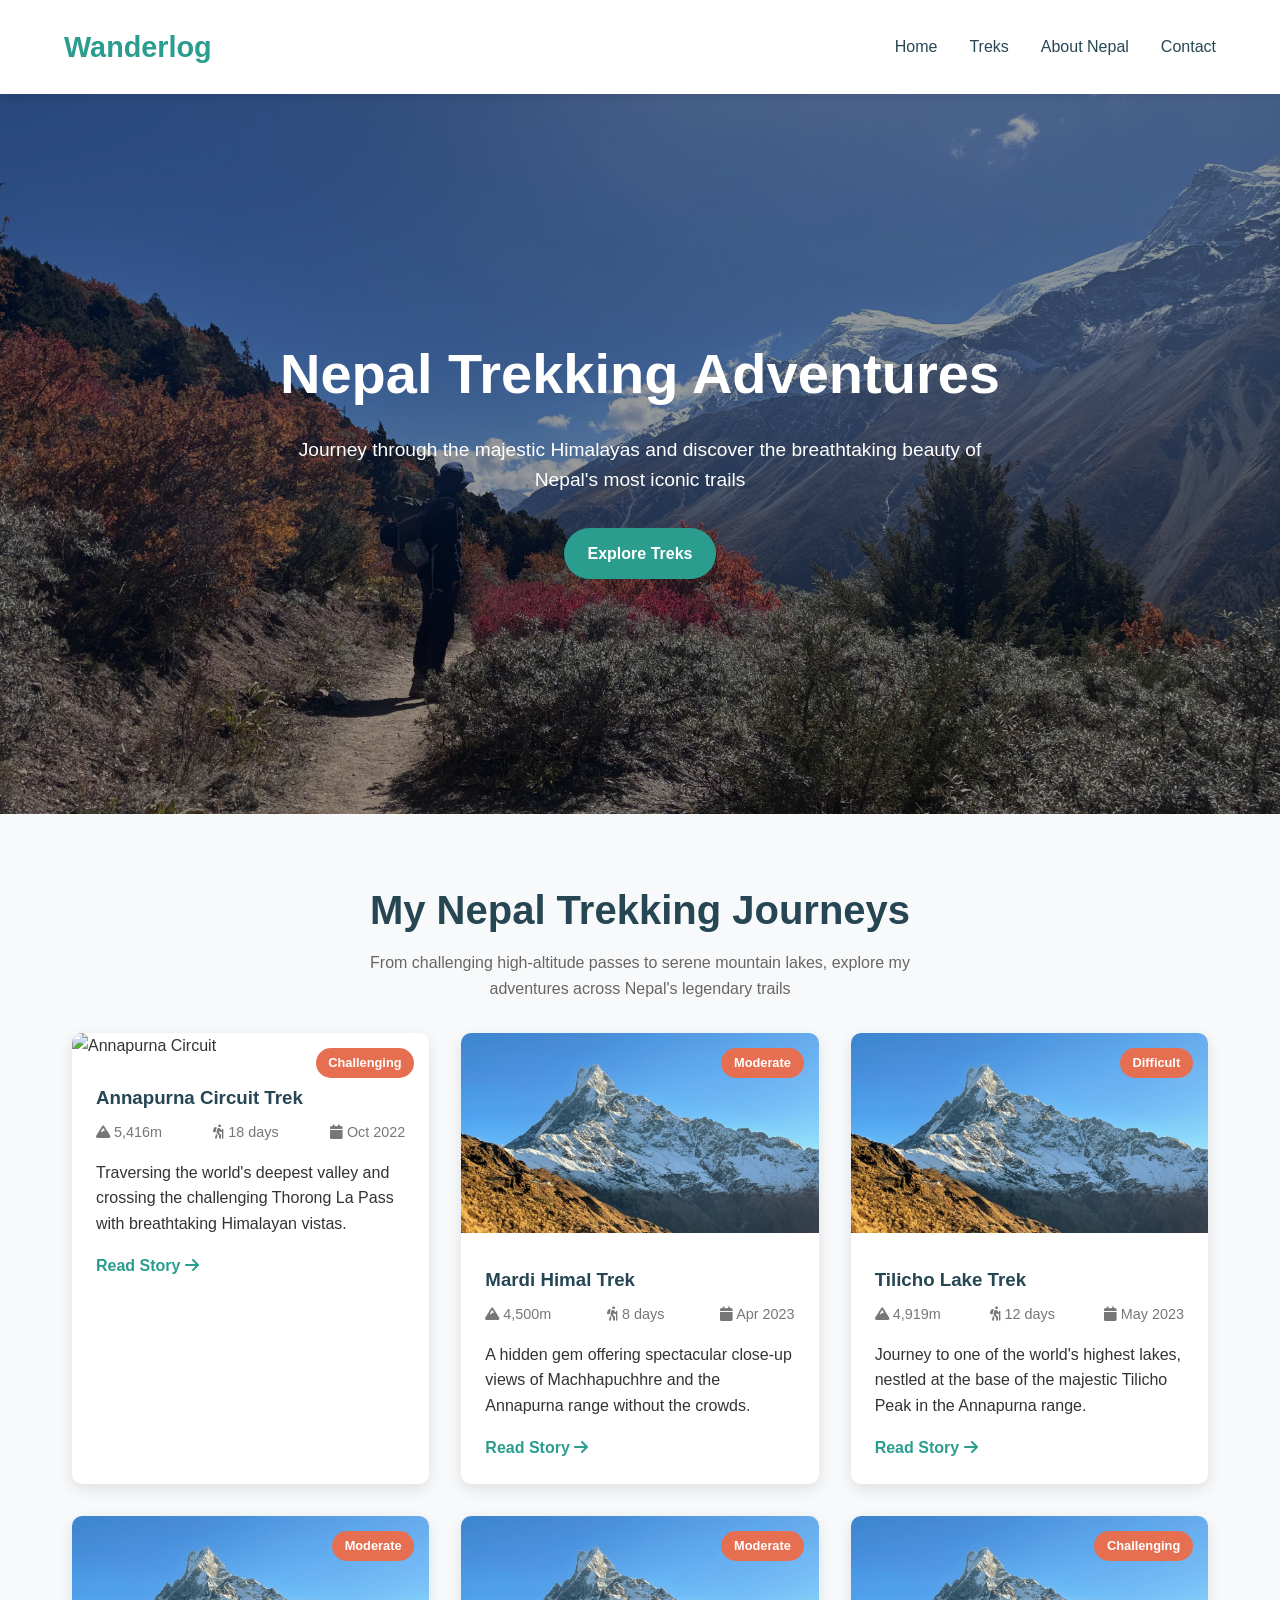
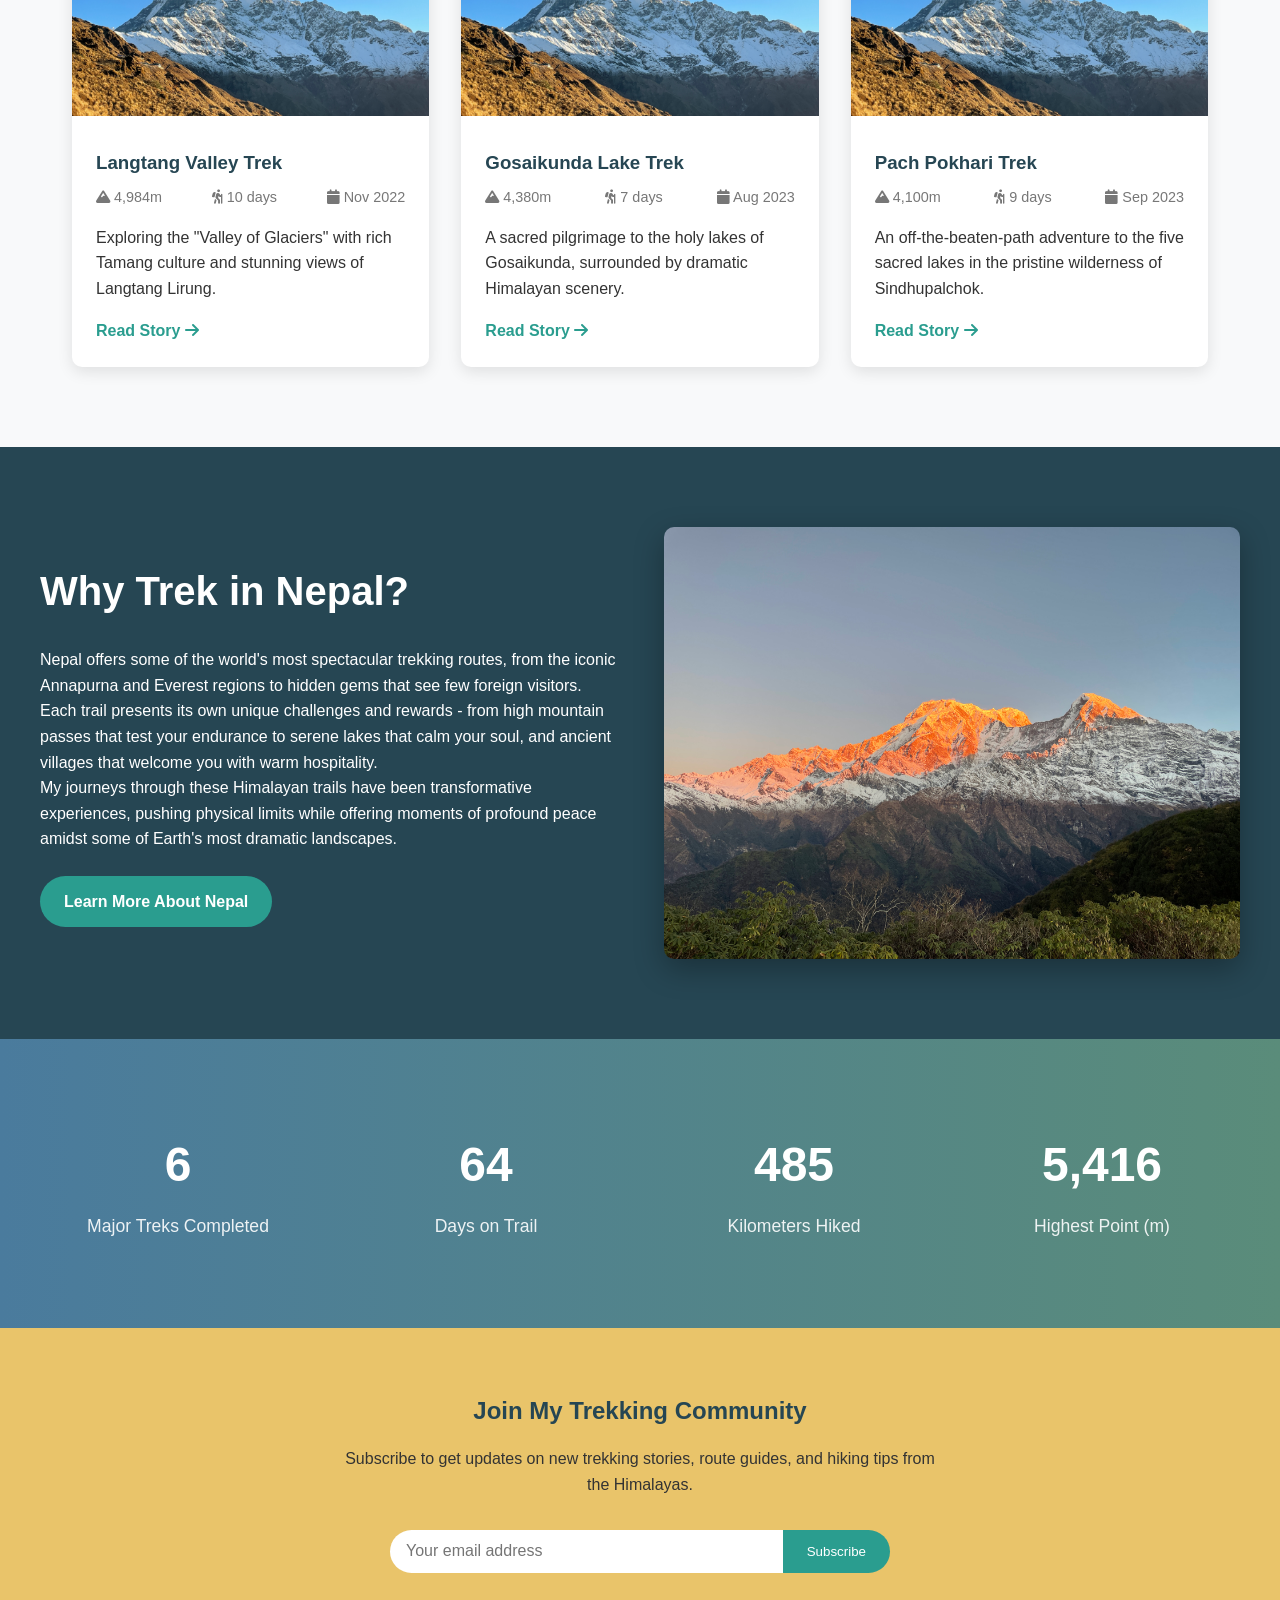
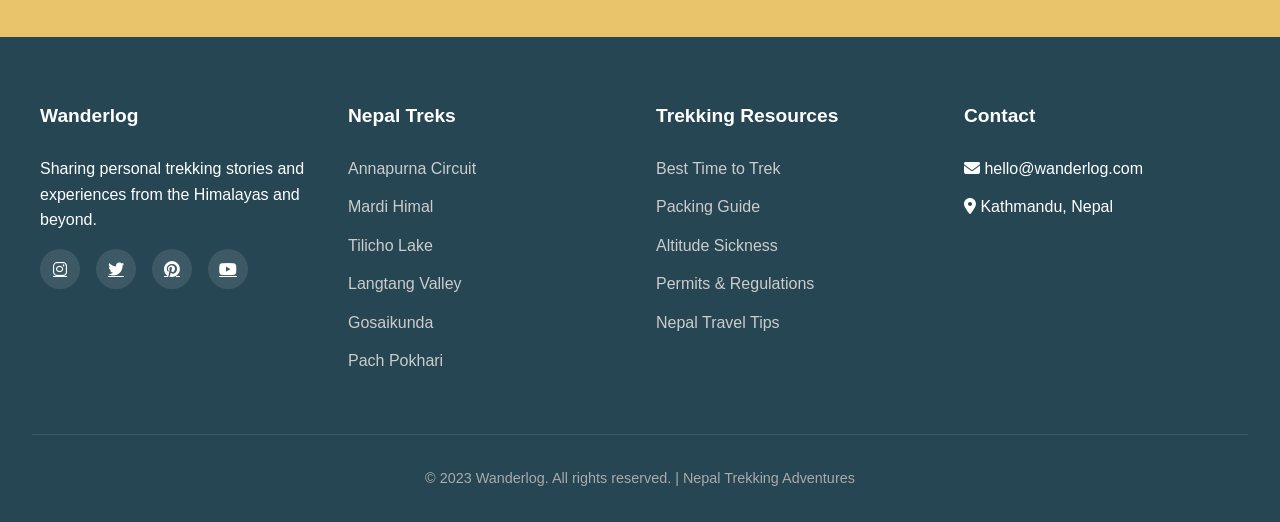
==== index.html @ a370faad "update v1" ====
<!DOCTYPE html>
<html lang="en">
<head>
    <meta charset="UTF-8">
    <meta name="viewport" content="width=device-width, initial-scale=1.0">
    <title>Nepal Trekking Adventures | Wanderlog</title>
    <link rel="stylesheet" href="https://cdnjs.cloudflare.com/ajax/libs/font-awesome/6.4.0/css/all.min.css">
    <link rel="stylesheet" href="css/index.css">
</head>
<body>
    <!-- Header -->
    <header>
        <nav class="navbar">
            <a href="#" class="logo">Wanderlog</a>
            <ul class="nav-links">
                <li><a href="#home">Home</a></li>
                <li><a href="#treks">Treks</a></li>
                <li><a href="#about">About Nepal</a></li>
                <li><a href="#contact">Contact</a></li>
            </ul>
            <div class="mobile-menu">
                <i class="fas fa-bars"></i>
            </div>
        </nav>
    </header>

    <!-- Hero Section -->
    <section class="hero" id="home">
        <div class="hero-content">
            <h1>Nepal Trekking Adventures</h1>
            <p>Journey through the majestic Himalayas and discover the breathtaking beauty of Nepal's most iconic trails</p>
            <a href="#treks" class="btn">Explore Treks</a>
        </div>
    </section>

    <!-- Featured Treks -->
    <section class="featured" id="treks">
        <div class="section-title">
            <h2>My Nepal Trekking Journeys</h2>
            <p>From challenging high-altitude passes to serene mountain lakes, explore my adventures across Nepal's legendary trails</p>
        </div>
        <div class="treks-grid">
            <!-- Annapurna Circuit -->
            <div class="trek-card">
                <div class="trek-difficulty">Challenging</div>
                <img src="images/IMG_4760.jpg" alt="Annapurna Circuit" class="trek-img">
                <div class="trek-content">
                    <h3>Annapurna Circuit Trek</h3>
                    <div class="trek-meta">
                        <span><i class="fas fa-mountain"></i> 5,416m</span>
                        <span><i class="fas fa-hiking"></i> 18 days</span>
                        <span><i class="fas fa-calendar"></i> Oct 2022</span>
                    </div>
                    <p>Traversing the world's deepest valley and crossing the challenging Thorong La Pass with breathtaking Himalayan vistas.</p>
                    <a href="annapurna-circuit.html" class="read-more">Read Story <i class="fas fa-arrow-right"></i></a>
                </div>
            </div>
            
            <!-- Mardi Himal -->
            <div class="trek-card">
                <div class="trek-difficulty">Moderate</div>
                <img src="images/mardi/bg_mardi.JPG" alt="Mardi Himal" class="trek-img">
                <div class="trek-content">
                    <h3>Mardi Himal Trek</h3>
                    <div class="trek-meta">
                        <span><i class="fas fa-mountain"></i> 4,500m</span>
                        <span><i class="fas fa-hiking"></i> 8 days</span>
                        <span><i class="fas fa-calendar"></i> Apr 2023</span>
                    </div>
                    <p>A hidden gem offering spectacular close-up views of Machhapuchhre and the Annapurna range without the crowds.</p>
                    <a href="mardi-himal.html" class="read-more">Read Story <i class="fas fa-arrow-right"></i></a>
                </div>
            </div>
            
            <!-- Tilicho Lake -->
            <div class="trek-card">
                <div class="trek-difficulty">Difficult</div>
                <img src="images/mardi/bg_mardi.JPG" alt="Tilicho Lake" class="trek-img">
                <div class="trek-content">
                    <h3>Tilicho Lake Trek</h3>
                    <div class="trek-meta">
                        <span><i class="fas fa-mountain"></i> 4,919m</span>
                        <span><i class="fas fa-hiking"></i> 12 days</span>
                        <span><i class="fas fa-calendar"></i> May 2023</span>
                    </div>
                    <p>Journey to one of the world's highest lakes, nestled at the base of the majestic Tilicho Peak in the Annapurna range.</p>
                    <a href="tilicho-lake.html" class="read-more">Read Story <i class="fas fa-arrow-right"></i></a>
                </div>
            </div>
            
            <!-- Langtang Valley -->
            <div class="trek-card">
                <div class="trek-difficulty">Moderate</div>
                <img src="images/mardi/bg_mardi.JPG" alt="Langtang Valley" class="trek-img">
                <div class="trek-content">
                    <h3>Langtang Valley Trek</h3>
                    <div class="trek-meta">
                        <span><i class="fas fa-mountain"></i> 4,984m</span>
                        <span><i class="fas fa-hiking"></i> 10 days</span>
                        <span><i class="fas fa-calendar"></i> Nov 2022</span>
                    </div>
                    <p>Exploring the "Valley of Glaciers" with rich Tamang culture and stunning views of Langtang Lirung.</p>
                    <a href="langtang-valley.html" class="read-more">Read Story <i class="fas fa-arrow-right"></i></a>
                </div>
            </div>
            
            <!-- Gosaikunda -->
            <div class="trek-card">
                <div class="trek-difficulty">Moderate</div>
                <img src="images/mardi/bg_mardi.JPG" alt="Gosaikunda" class="trek-img">
                <div class="trek-content">
                    <h3>Gosaikunda Lake Trek</h3>
                    <div class="trek-meta">
                        <span><i class="fas fa-mountain"></i> 4,380m</span>
                        <span><i class="fas fa-hiking"></i> 7 days</span>
                        <span><i class="fas fa-calendar"></i> Aug 2023</span>
                    </div>
                    <p>A sacred pilgrimage to the holy lakes of Gosaikunda, surrounded by dramatic Himalayan scenery.</p>
                    <a href="gosaikunda.html" class="read-more">Read Story <i class="fas fa-arrow-right"></i></a>
                </div>
            </div>
            
            <!-- Pach Pokhari -->
            <div class="trek-card">
                <div class="trek-difficulty">Challenging</div>
                <img src="images/mardi/bg_mardi.JPG" alt="Pach Pokhari" class="trek-img">
                <div class="trek-content">
                    <h3>Pach Pokhari Trek</h3>
                    <div class="trek-meta">
                        <span><i class="fas fa-mountain"></i> 4,100m</span>
                        <span><i class="fas fa-hiking"></i> 9 days</span>
                        <span><i class="fas fa-calendar"></i> Sep 2023</span>
                    </div>
                    <p>An off-the-beaten-path adventure to the five sacred lakes in the pristine wilderness of Sindhupalchok.</p>
                    <a href="pach-pokhari.html" class="read-more">Read Story <i class="fas fa-arrow-right"></i></a>
                </div>
            </div>
        </div>
    </section>

    <!-- Nepal Intro -->
    <section class="nepal-intro" id="about">
        <div class="intro-content">
            <div class="intro-text">
                <h2>Why Trek in Nepal?</h2>
                <p>Nepal offers some of the world's most spectacular trekking routes, from the iconic Annapurna and Everest regions to hidden gems that see few foreign visitors.</p>
                <p>Each trail presents its own unique challenges and rewards - from high mountain passes that test your endurance to serene lakes that calm your soul, and ancient villages that welcome you with warm hospitality.</p>
                <p>My journeys through these Himalayan trails have been transformative experiences, pushing physical limits while offering moments of profound peace amidst some of Earth's most dramatic landscapes.</p>
                <a href="#" class="btn" style="margin-top: 1.5rem;">Learn More About Nepal</a>
            </div>
            <div class="intro-img">
                <img src="images/mardi/IMG_4076.JPG" alt="Nepal Himalayas">
            </div>
        </div>
    </section>

    <!-- Trekking Stats -->
    <section class="trekking-stats">
        <div class="stats-container">
            <div class="stat-item">
                <div class="stat-number">6</div>
                <div class="stat-label">Major Treks Completed</div>
            </div>
            <div class="stat-item">
                <div class="stat-number">64</div>
                <div class="stat-label">Days on Trail</div>
            </div>
            <div class="stat-item">
                <div class="stat-number">485</div>
                <div class="stat-label">Kilometers Hiked</div>
            </div>
            <div class="stat-item">
                <div class="stat-number">5,416</div>
                <div class="stat-label">Highest Point (m)</div>
            </div>
        </div>
    </section>

    <!-- Newsletter -->
    <section class="newsletter" id="contact">
        <div class="newsletter-content">
            <h2>Join My Trekking Community</h2>
            <p>Subscribe to get updates on new trekking stories, route guides, and hiking tips from the Himalayas.</p>
            <form class="newsletter-form">
                <input type="email" placeholder="Your email address" required>
                <button type="submit">Subscribe</button>
            </form>
        </div>
    </section>

    <!-- Footer -->
    <footer>
        <div class="footer-content">
            <div class="footer-column">
                <h3>Wanderlog</h3>
                <p>Sharing personal trekking stories and experiences from the Himalayas and beyond.</p>
                <div class="social-links">
                    <a href="#"><i class="fab fa-instagram"></i></a>
                    <a href="#"><i class="fab fa-twitter"></i></a>
                    <a href="#"><i class="fab fa-pinterest"></i></a>
                    <a href="#"><i class="fab fa-youtube"></i></a>
                </div>
            </div>
            <div class="footer-column">
                <h3>Nepal Treks</h3>
                <ul class="footer-links">
                    <li><a href="annapurna-circuit.html">Annapurna Circuit</a></li>
                    <li><a href="mardi-himal.html">Mardi Himal</a></li>
                    <li><a href="tilicho-lake.html">Tilicho Lake</a></li>
                    <li><a href="langtang-valley.html">Langtang Valley</a></li>
                    <li><a href="gosaikunda.html">Gosaikunda</a></li>
                    <li><a href="pach-pokhari.html">Pach Pokhari</a></li>
                </ul>
            </div>
            <div class="footer-column">
                <h3>Trekking Resources</h3>
                <ul class="footer-links">
                    <li><a href="#">Best Time to Trek</a></li>
                    <li><a href="#">Packing Guide</a></li>
                    <li><a href="#">Altitude Sickness</a></li>
                    <li><a href="#">Permits & Regulations</a></li>
                    <li><a href="#">Nepal Travel Tips</a></li>
                </ul>
            </div>
            <div class="footer-column">
                <h3>Contact</h3>
                <ul class="footer-links">
                    <li><i class="fas fa-envelope"></i> hello@wanderlog.com</li>
                    <li><i class="fas fa-map-marker-alt"></i> Kathmandu, Nepal</li>
                </ul>
            </div>
        </div>
        <div class="copyright">
            <p>&copy; 2023 Wanderlog. All rights reserved. | Nepal Trekking Adventures</p>
        </div>
    </footer>

    <!-- Back to Top Button -->
    <button class="back-to-top" id="backToTop">
        <i class="fas fa-chevron-up"></i>
    </button>

    <script>
        // JavaScript for mobile menu toggle
        document.querySelector('.mobile-menu').addEventListener('click', function() {
            const navLinks = document.querySelector('.nav-links');
            navLinks.classList.toggle('active');
        });

        // Newsletter form submission
        document.querySelector('.newsletter-form').addEventListener('submit', function(e) {
            e.preventDefault();
            const email = this.querySelector('input').value;
            alert(`Thank you for subscribing with ${email}! You'll receive trekking updates soon.`);
            this.reset();
        });

        // Back to top button functionality
        const backToTopButton = document.getElementById('backToTop');
        
        window.addEventListener('scroll', function() {
            if (window.pageYOffset > 300) {
                backToTopButton.classList.add('visible');
            } else {
                backToTopButton.classList.remove('visible');
            }
        });

        backToTopButton.addEventListener('click', function() {
            window.scrollTo({
                top: 0,
                behavior: 'smooth'
            });
        });

        // Add animation to trek cards on scroll
        const observerOptions = {
            threshold: 0.1,
            rootMargin: '0px 0px -50px 0px'
        };

        const observer = new IntersectionObserver(function(entries) {
            entries.forEach(entry => {
                if (entry.isIntersecting) {
                    entry.target.style.opacity = 1;
                    entry.target.style.transform = 'translateY(0)';
                }
            });
        }, observerOptions);

        // Apply animation to trek cards
        document.querySelectorAll('.trek-card').forEach(card => {
            card.style.opacity = 0;
            card.style.transform = 'translateY(20px)';
            card.style.transition = 'opacity 0.5s, transform 0.5s';
            observer.observe(card);
        });

        // Smooth scrolling for anchor links
        document.querySelectorAll('a[href^="#"]').forEach(anchor => {
            anchor.addEventListener('click', function(e) {
                e.preventDefault();
                const targetId = this.getAttribute('href');
                if (targetId === '#') return;
                
                const targetElement = document.querySelector(targetId);
                if (targetElement) {
                    window.scrollTo({
                        top: targetElement.offsetTop - 80,
                        behavior: 'smooth'
                    });
                    
                    // Close mobile menu if open
                    document.querySelector('.nav-links').classList.remove('active');
                }
            });
        });
    </script>
</body>
</html>
---- css/index.css ----
:root {
            --primary: #2a9d8f;
            --secondary: #e9c46a;
            --dark: #264653;
            --light: #f8f9fa;
            --accent: #e76f51;
            --text: #333;
            --gray: #777;
            --himalayan-blue: #4a7b9d;
            --mountain-green: #5a8c7a;
        }

        * {
            margin: 0;
            padding: 0;
            box-sizing: border-box;
            font-family: 'Segoe UI', Tahoma, Geneva, Verdana, sans-serif;
        }

        body {
            background-color: var(--light);
            color: var(--text);
            line-height: 1.6;
        }

        /* Header Styles */
        header {
            background-color: white;
            box-shadow: 0 2px 10px rgba(0,0,0,0.1);
            position: sticky;
            top: 0;
            z-index: 100;
        }

        .navbar {
            display: flex;
            justify-content: space-between;
            align-items: center;
            padding: 1.5rem 5%;
            max-width: 1400px;
            margin: 0 auto;
        }

        .logo {
            font-size: 1.8rem;
            font-weight: 700;
            color: var(--primary);
            text-decoration: none;
        }

        .nav-links {
            display: flex;
            list-style: none;
        }

        .nav-links li {
            margin-left: 2rem;
        }

        .nav-links a {
            text-decoration: none;
            color: var(--dark);
            font-weight: 500;
            transition: color 0.3s;
        }

        .nav-links a:hover {
            color: var(--primary);
        }

        .mobile-menu {
            display: none;
            font-size: 1.5rem;
            cursor: pointer;
        }

        /* Hero Section */
        .hero {
            height: 80vh;
            background-image: linear-gradient(rgba(0,0,0,0.4), rgba(0,0,0,0.4)), 
                        url('../images/IMG_4770.jpg');
            background-size: cover;
            background-position: center;
            display: flex;
            align-items: center;
            justify-content: center;
            text-align: center;
            color: white;
            padding: 0 1rem;
        }

        .hero-content h1 {
            font-size: 3.5rem;
            margin-bottom: 1rem;
        }

        .hero-content p {
            font-size: 1.2rem;
            max-width: 700px;
            margin: 0 auto 2rem;
        }

        .btn {
            display: inline-block;
            background-color: var(--primary);
            color: white;
            padding: 0.8rem 1.5rem;
            border-radius: 30px;
            text-decoration: none;
            font-weight: 600;
            transition: all 0.3s;
        }

        .btn:hover {
            background-color: var(--accent);
            transform: translateY(-3px);
        }

        /* Featured Treks */
        .section-title {
            text-align: center;
            margin: 4rem 0 2rem;
            color: var(--dark);
        }

        .section-title h2 {
            font-size: 2.5rem;
            margin-bottom: 0.5rem;
        }

        .section-title p {
            color: #666;
            max-width: 600px;
            margin: 0 auto;
        }

        .treks-grid {
            display: grid;
            grid-template-columns: repeat(auto-fit, minmax(300px, 1fr));
            gap: 2rem;
            max-width: 1200px;
            margin: 0 auto;
            padding: 0 2rem;
        }

        .trek-card {
            background: white;
            border-radius: 10px;
            overflow: hidden;
            box-shadow: 0 5px 15px rgba(0,0,0,0.1);
            transition: transform 0.3s;
            position: relative;
        }

        .trek-card:hover {
            transform: translateY(-10px);
        }

        .trek-img {
            height: 200px;
            width: 100%;
            object-fit: cover;
        }

        .trek-content {
            padding: 1.5rem;
        }

        .trek-content h3 {
            margin-bottom: 0.5rem;
            color: var(--dark);
        }

        .trek-meta {
            display: flex;
            justify-content: space-between;
            color: #777;
            font-size: 0.9rem;
            margin-bottom: 1rem;
        }

        .trek-difficulty {
            position: absolute;
            top: 15px;
            right: 15px;
            background: var(--accent);
            color: white;
            padding: 0.3rem 0.8rem;
            border-radius: 20px;
            font-size: 0.8rem;
            font-weight: 600;
        }

        .read-more {
            color: var(--primary);
            text-decoration: none;
            font-weight: 600;
            display: inline-block;
            margin-top: 1rem;
        }

        /* Nepal Intro */
        .nepal-intro {
            background-color: var(--dark);
            color: white;
            padding: 5rem 2rem;
            margin-top: 5rem;
        }

        .intro-content {
            max-width: 1200px;
            margin: 0 auto;
            display: grid;
            grid-template-columns: 1fr 1fr;
            gap: 3rem;
            align-items: center;
        }

        .intro-text h2 {
            font-size: 2.5rem;
            margin-bottom: 1.5rem;
        }

        .intro-img {
            border-radius: 10px;
            overflow: hidden;
            box-shadow: 0 10px 30px rgba(0,0,0,0.3);
        }

        .intro-img img {
            width: 100%;
            height: auto;
            display: block;
        }

        /* Trekking Stats */
        .trekking-stats {
            background: linear-gradient(to right, var(--himalayan-blue), var(--mountain-green));
            color: white;
            padding: 4rem 2rem;
            text-align: center;
        }

        .stats-container {
            max-width: 1200px;
            margin: 0 auto;
            display: grid;
            grid-template-columns: repeat(auto-fit, minmax(200px, 1fr));
            gap: 2rem;
        }

        .stat-item {
            padding: 1.5rem;
        }

        .stat-number {
            font-size: 3rem;
            font-weight: 700;
            margin-bottom: 0.5rem;
        }

        .stat-label {
            font-size: 1.1rem;
            opacity: 0.9;
        }

        /* Newsletter */
        .newsletter {
            background-color: var(--secondary);
            padding: 4rem 2rem;
            text-align: center;
        }

        .newsletter-content {
            max-width: 600px;
            margin: 0 auto;
        }

        .newsletter h2 {
            margin-bottom: 1rem;
            color: var(--dark);
        }

        .newsletter p {
            margin-bottom: 2rem;
        }

        .newsletter-form {
            display: flex;
            max-width: 500px;
            margin: 0 auto;
        }

        .newsletter-form input {
            flex: 1;
            padding: 0.8rem 1rem;
            border: none;
            border-radius: 30px 0 0 30px;
            font-size: 1rem;
        }

        .newsletter-form button {
            background: var(--primary);
            color: white;
            border: none;
            padding: 0 1.5rem;
            border-radius: 0 30px 30px 0;
            cursor: pointer;
            transition: background 0.3s;
        }

        .newsletter-form button:hover {
            background: var(--accent);
        }

        /* Footer */
        footer {
            background-color: var(--dark);
            color: white;
            padding: 4rem 2rem 2rem;
        }

        .footer-content {
            max-width: 1200px;
            margin: 0 auto;
            display: grid;
            grid-template-columns: repeat(auto-fit, minmax(200px, 1fr));
            gap: 2rem;
        }

        .footer-column h3 {
            margin-bottom: 1.5rem;
            font-size: 1.2rem;
        }

        .footer-links {
            list-style: none;
        }

        .footer-links li {
            margin-bottom: 0.8rem;
        }

        .footer-links a {
            color: #ccc;
            text-decoration: none;
            transition: color 0.3s;
        }

        .footer-links a:hover {
            color: white;
        }

        .social-links {
            display: flex;
            gap: 1rem;
            margin-top: 1rem;
        }

        .social-links a {
            display: inline-flex;
            align-items: center;
            justify-content: center;
            width: 40px;
            height: 40px;
            background: rgba(255,255,255,0.1);
            border-radius: 50%;
            color: white;
            transition: background 0.3s;
        }

        .social-links a:hover {
            background: var(--primary);
        }

        .copyright {
            text-align: center;
            margin-top: 3rem;
            padding-top: 2rem;
            border-top: 1px solid rgba(255,255,255,0.1);
            color: #aaa;
            font-size: 0.9rem;
        }

        /* Back to Top Button */
        .back-to-top {
            position: fixed;
            bottom: 30px;
            right: 30px;
            width: 50px;
            height: 50px;
            background-color: #000;
            color: white;
            border: none;
            border-radius: 50%;
            display: flex;
            align-items: center;
            justify-content: center;
            font-size: 1.2rem;
            cursor: pointer;
            opacity: 0;
            visibility: hidden;
            transition: all 0.3s ease;
            z-index: 99;
            box-shadow: 0 4px 12px rgba(0,0,0,0.2);
        }

        .back-to-top.visible {
            opacity: 1;
            visibility: visible;
        }

        .back-to-top:hover {
            background-color: #333;
            transform: translateY(-3px);
        }

        /* Mobile-specific styles */
        @media (max-width: 768px) {
            .nav-links {
                display: none;
                position: absolute;
                top: 100%;
                left: 0;
                width: 100%;
                background: white;
                flex-direction: column;
                padding: 1rem 0;
                box-shadow: 0 5px 10px rgba(0,0,0,0.1);
            }

            .nav-links.active {
                display: flex;
            }

            .nav-links li {
                margin: 0;
                text-align: center;
                padding: 0.8rem 0;
            }

            .mobile-menu {
                display: block;
            }

            .hero-content h1 {
                font-size: 2.5rem;
            }

            .intro-content {
                grid-template-columns: 1fr;
            }

            .newsletter-form {
                flex-direction: column;
            }

            .newsletter-form input {
                border-radius: 30px;
                margin-bottom: 1rem;
            }

            .newsletter-form button {
                border-radius: 30px;
                padding: 0.8rem;
            }

            .stats-container {
                grid-template-columns: repeat(2, 1fr);
            }

            .back-to-top {
                bottom: 20px;
                right: 20px;
                width: 45px;
                height: 45px;
            }
        }

        @media (max-width: 480px) {
            .hero-content h1 {
                font-size: 2rem;
            }

            .section-title h2 {
                font-size: 1.8rem;
            }

            .navbar {
                padding: 1rem 5%;
            }

            .stats-container {
                grid-template-columns: 1fr;
            }

            .treks-grid {
                grid-template-columns: 1fr;
            }
        }
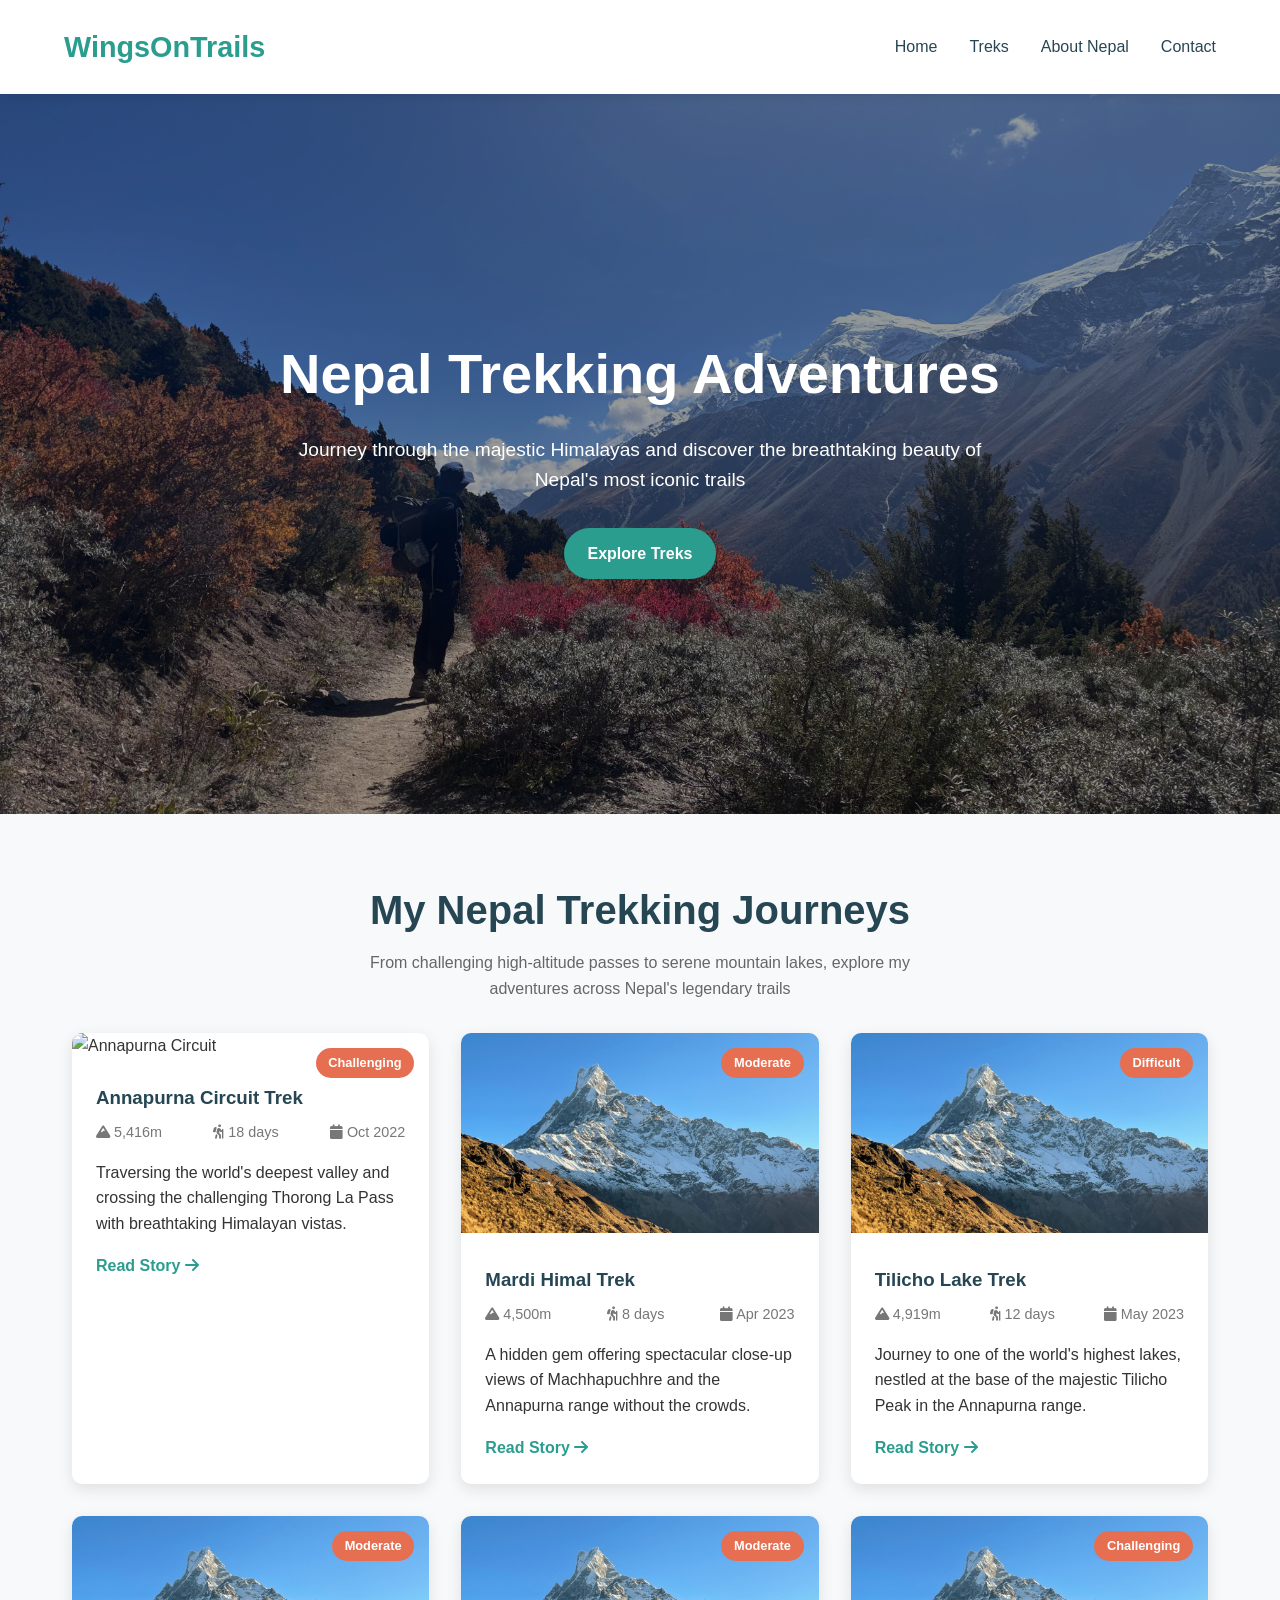
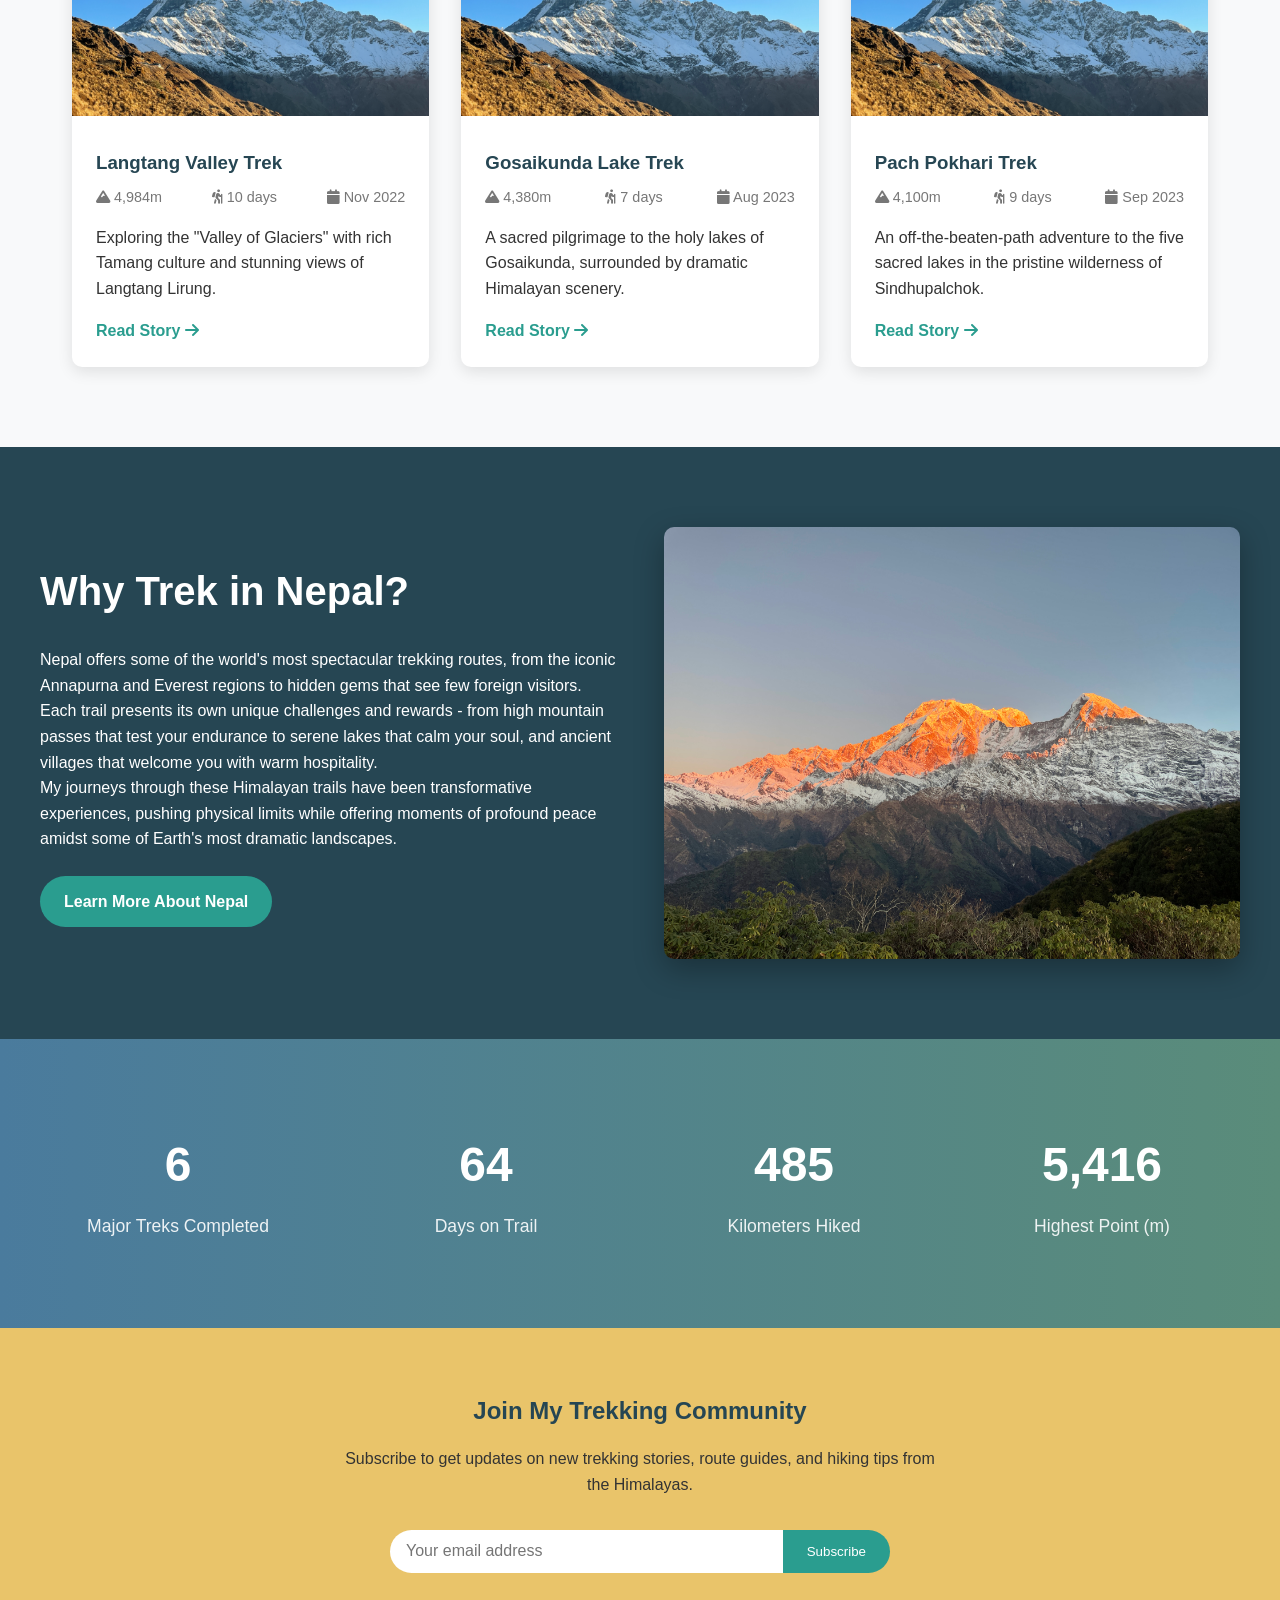
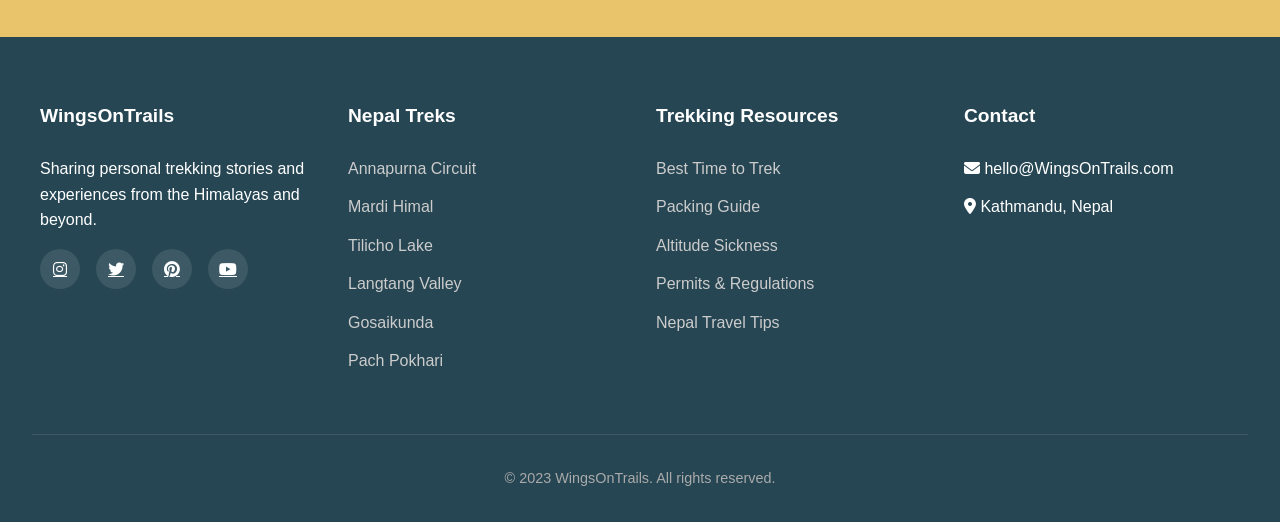
==== commit 10d54a28: "Update index.html" ====
--- a/index.html
+++ b/index.html
@@ -3,7 +3,7 @@
 <head>
     <meta charset="UTF-8">
     <meta name="viewport" content="width=device-width, initial-scale=1.0">
-    <title>Nepal Trekking Adventures | Wanderlog</title>
+    <title>WingsOnTrails</title>
     <link rel="stylesheet" href="https://cdnjs.cloudflare.com/ajax/libs/font-awesome/6.4.0/css/all.min.css">
     <link rel="stylesheet" href="css/index.css">
 </head>
@@ -11,7 +11,7 @@
     <!-- Header -->
     <header>
         <nav class="navbar">
-            <a href="#" class="logo">Wanderlog</a>
+            <a href="#" class="logo">WingsOnTrails</a>
             <ul class="nav-links">
                 <li><a href="#home">Home</a></li>
                 <li><a href="#treks">Treks</a></li>
@@ -192,7 +192,7 @@
     <footer>
         <div class="footer-content">
             <div class="footer-column">
-                <h3>Wanderlog</h3>
+                <h3>WingsOnTrails</h3>
                 <p>Sharing personal trekking stories and experiences from the Himalayas and beyond.</p>
                 <div class="social-links">
                     <a href="#"><i class="fab fa-instagram"></i></a>
@@ -225,13 +225,13 @@
             <div class="footer-column">
                 <h3>Contact</h3>
                 <ul class="footer-links">
-                    <li><i class="fas fa-envelope"></i> hello@wanderlog.com</li>
+                    <li><i class="fas fa-envelope"></i> hello@WingsOnTrails.com</li>
                     <li><i class="fas fa-map-marker-alt"></i> Kathmandu, Nepal</li>
                 </ul>
             </div>
         </div>
         <div class="copyright">
-            <p>&copy; 2023 Wanderlog. All rights reserved. | Nepal Trekking Adventures</p>
+            <p>&copy; 2023 WingsOnTrails. All rights reserved.</p>
         </div>
     </footer>
 
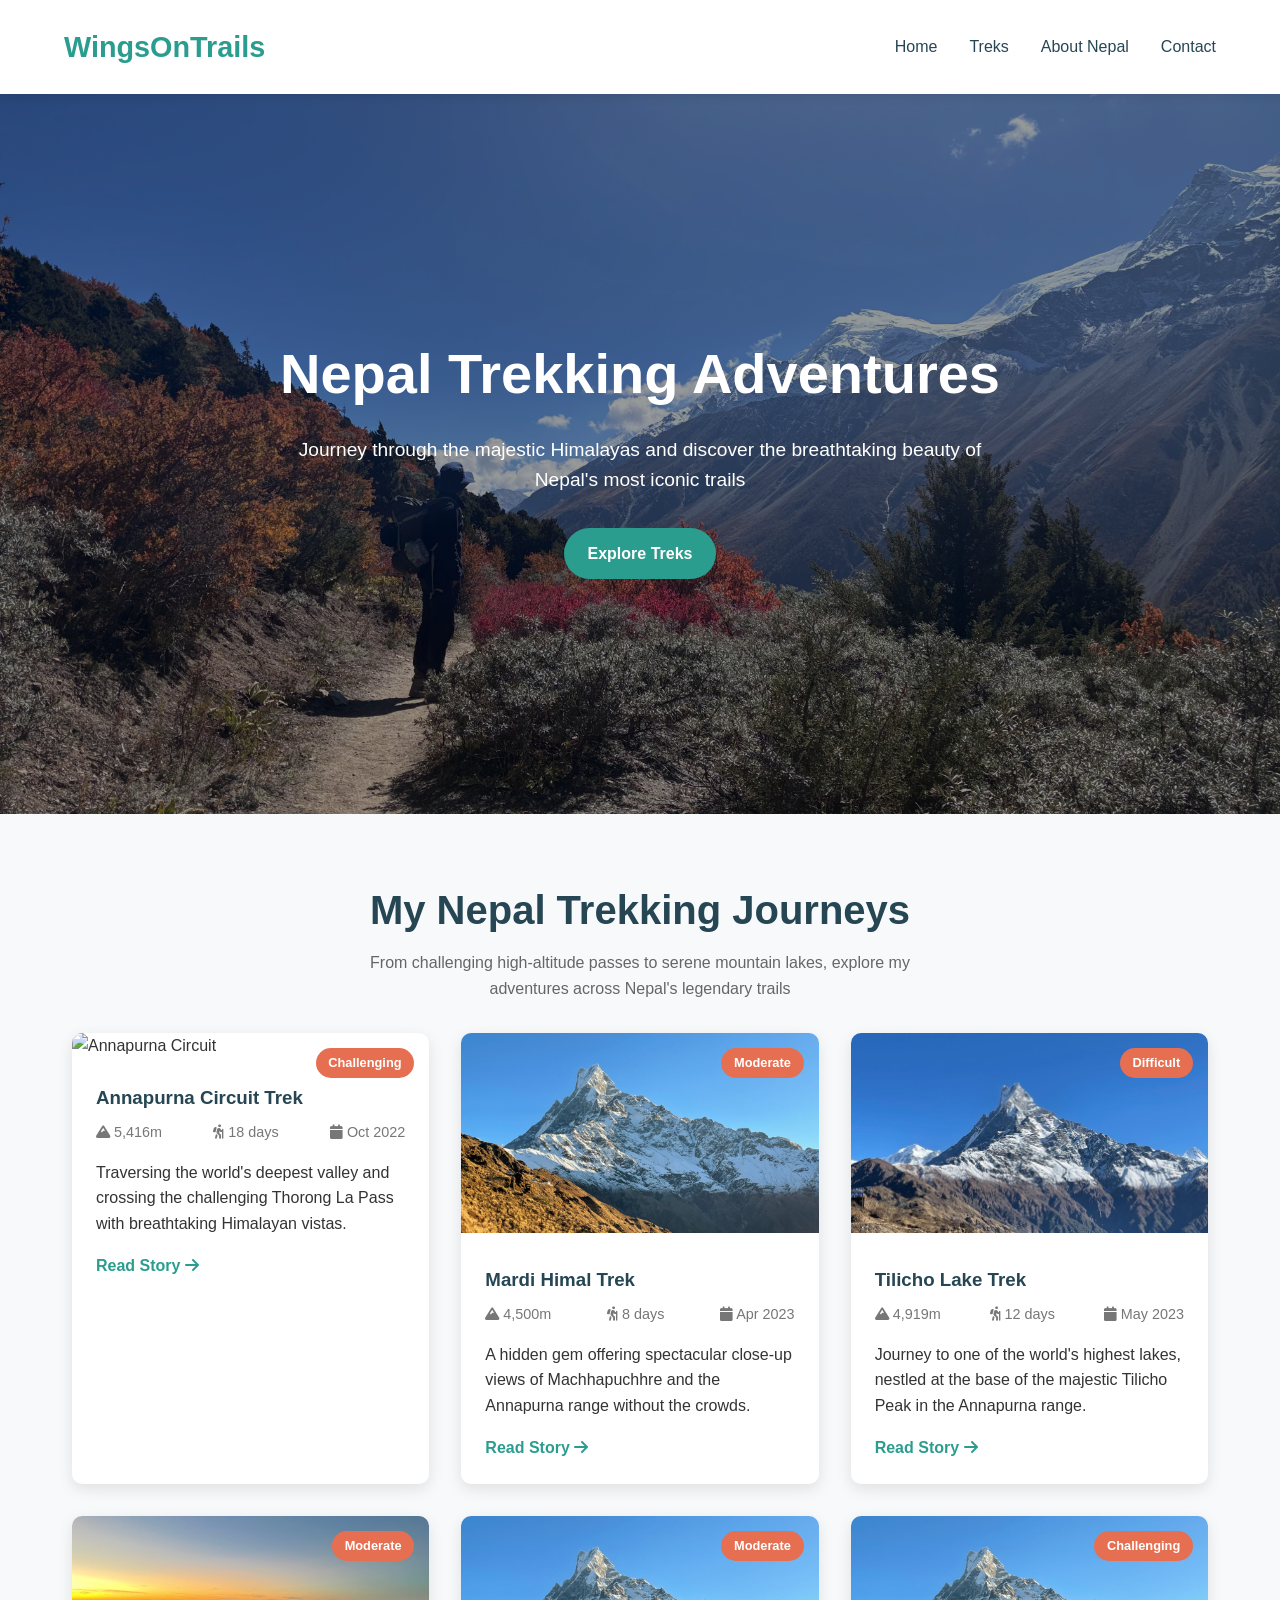
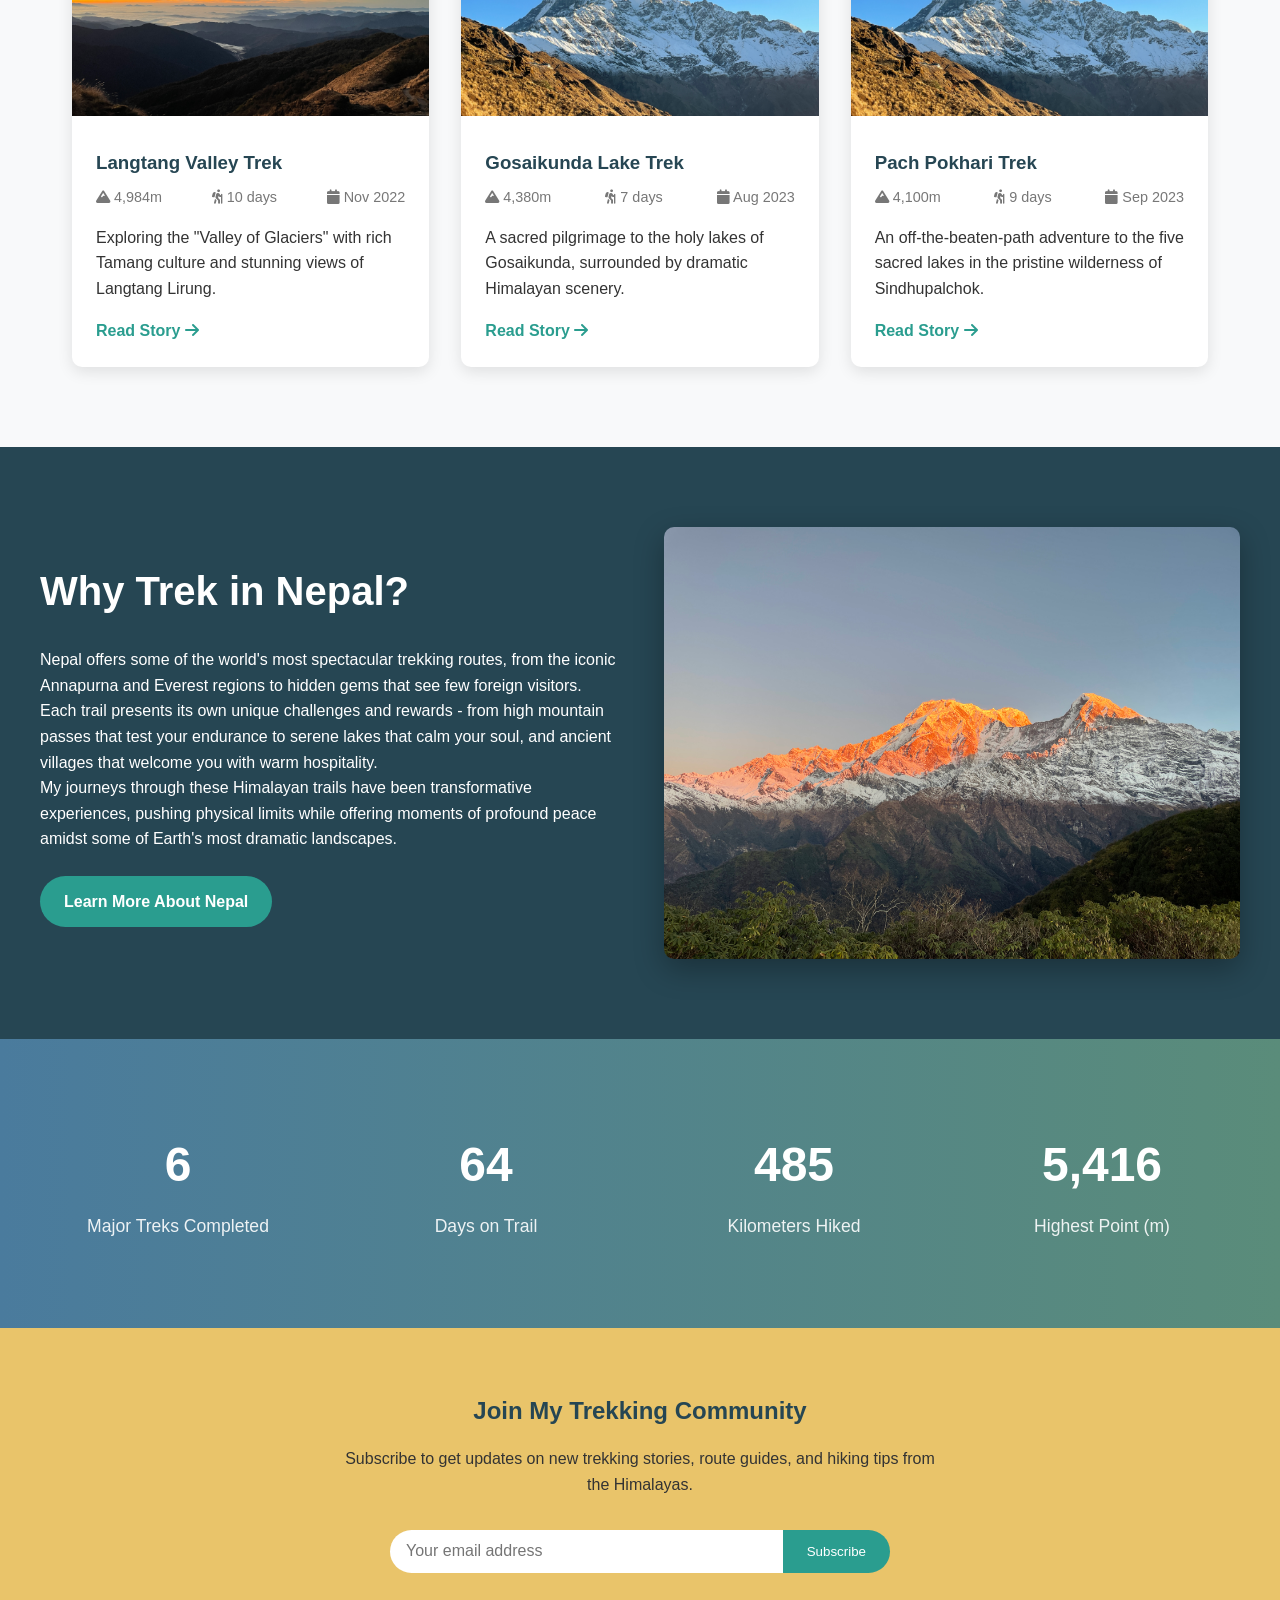
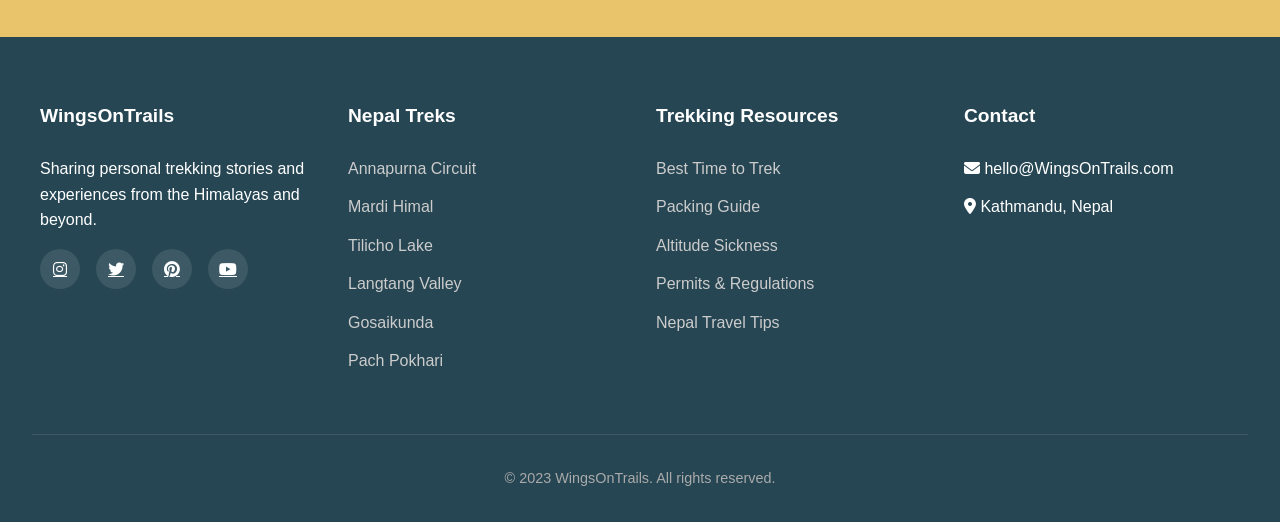
==== commit 7267f6f0: "update v1" ====
--- a/index.html
+++ b/index.html
@@ -8,7 +8,7 @@
     <link rel="stylesheet" href="css/index.css">
 </head>
 <body>
-    <!-- Header -->
+    
     <header>
         <nav class="navbar">
             <a href="#" class="logo">WingsOnTrails</a>
@@ -33,13 +33,13 @@
         </div>
     </section>
 
-    <!-- Featured Treks -->
     <section class="featured" id="treks">
         <div class="section-title">
             <h2>My Nepal Trekking Journeys</h2>
             <p>From challenging high-altitude passes to serene mountain lakes, explore my adventures across Nepal's legendary trails</p>
         </div>
         <div class="treks-grid">
+
             <!-- Annapurna Circuit -->
             <div class="trek-card">
                 <div class="trek-difficulty">Challenging</div>
@@ -52,7 +52,7 @@
                         <span><i class="fas fa-calendar"></i> Oct 2022</span>
                     </div>
                     <p>Traversing the world's deepest valley and crossing the challenging Thorong La Pass with breathtaking Himalayan vistas.</p>
-                    <a href="annapurna-circuit.html" class="read-more">Read Story <i class="fas fa-arrow-right"></i></a>
+                    <a href="/pages/individual.html" class="read-more">Read Story <i class="fas fa-arrow-right"></i></a>
                 </div>
             </div>
             
@@ -75,7 +75,7 @@
             <!-- Tilicho Lake -->
             <div class="trek-card">
                 <div class="trek-difficulty">Difficult</div>
-                <img src="images/mardi/bg_mardi.JPG" alt="Tilicho Lake" class="trek-img">
+                <img src="/images/ELXV4600.JPG" alt="Tilicho Lake" class="trek-img">
                 <div class="trek-content">
                     <h3>Tilicho Lake Trek</h3>
                     <div class="trek-meta">
@@ -91,7 +91,7 @@
             <!-- Langtang Valley -->
             <div class="trek-card">
                 <div class="trek-difficulty">Moderate</div>
-                <img src="images/mardi/bg_mardi.JPG" alt="Langtang Valley" class="trek-img">
+                <img src="/images/1.JPG" alt="Langtang Valley" class="trek-img">
                 <div class="trek-content">
                     <h3>Langtang Valley Trek</h3>
                     <div class="trek-meta">
@@ -273,7 +273,7 @@
             });
         });
 
-        // Add animation to trek cards on scroll
+        //  animation to trek cards on scroll
         const observerOptions = {
             threshold: 0.1,
             rootMargin: '0px 0px -50px 0px'
@@ -310,7 +310,6 @@
                         behavior: 'smooth'
                     });
                     
-                    // Close mobile menu if open
                     document.querySelector('.nav-links').classList.remove('active');
                 }
             });
--- a/css/index.css
+++ b/css/index.css
@@ -497,4 +497,321 @@
             .treks-grid {
                 grid-template-columns: 1fr;
             }
+        }
+         /* Individual Trek Page Styles */
+        .story-header {
+            height: 70vh;
+            background-size: cover;
+            background-position: center;
+            display: flex;
+            align-items: flex-end;
+            color: white;
+            padding: 0 5% 5%;
+        }
+
+        .story-title-container {
+            max-width: 1200px;
+            margin: 0 auto;
+            width: 100%;
+        }
+
+        .story-title {
+            font-size: 3rem;
+            margin-bottom: 1rem;
+            line-height: 1.2;
+        }
+
+        .story-meta {
+            display: flex;
+            gap: 2rem;
+            margin-bottom: 1.5rem;
+            font-size: 1.1rem;
+        }
+
+        .story-meta span {
+            display: flex;
+            align-items: center;
+            gap: 0.5rem;
+        }
+
+        .author-info {
+            display: flex;
+            align-items: center;
+            gap: 1rem;
+        }
+
+        .author-avatar {
+            width: 50px;
+            height: 50px;
+            border-radius: 50%;
+            object-fit: cover;
+        }
+
+        .author-details h4 {
+            margin-bottom: 0.2rem;
+        }
+
+        .author-details p {
+            font-size: 0.9rem;
+            opacity: 0.8;
+        }
+
+        .story-content {
+            max-width: 800px;
+            margin: 4rem auto;
+            padding: 0 2rem;
+        }
+
+        .story-text {
+            font-size: 1.1rem;
+            line-height: 1.8;
+        }
+
+        .story-text p {
+            margin-bottom: 1.5rem;
+        }
+
+        .story-text h2 {
+            font-size: 1.8rem;
+            margin: 2.5rem 0 1rem;
+            color: var(--dark);
+        }
+
+        .story-text blockquote {
+            border-left: 4px solid var(--primary);
+            padding-left: 1.5rem;
+            margin: 2rem 0;
+            font-style: italic;
+            color: var(--gray);
+        }
+
+        .story-image {
+            width: 100%;
+            height: 400px;
+            object-fit: cover;
+            border-radius: 10px;
+            margin: 2rem 0;
+        }
+
+        .image-caption {
+            text-align: center;
+            font-style: italic;
+            color: var(--gray);
+            margin-top: -1.5rem;
+            margin-bottom: 2rem;
+        }
+
+        .story-actions {
+            display: flex;
+            justify-content: space-between;
+            align-items: center;
+            margin: 3rem 0;
+            padding: 1.5rem 0;
+            border-top: 1px solid #eee;
+            border-bottom: 1px solid #eee;
+        }
+
+        .action-buttons {
+            display: flex;
+            gap: 1rem;
+        }
+
+        .btn-outline {
+            background-color: transparent;
+            border: 2px solid var(--primary);
+            color: var(--primary);
+        }
+
+        .btn-outline:hover {
+            background-color: var(--primary);
+            color: white;
+        }
+
+        .social-share {
+            display: flex;
+            gap: 1rem;
+        }
+
+        .social-share a {
+            display: inline-flex;
+            align-items: center;
+            justify-content: center;
+            width: 40px;
+            height: 40px;
+            background: #f5f5f5;
+            border-radius: 50%;
+            color: var(--dark);
+            transition: all 0.3s;
+        }
+
+        .social-share a:hover {
+            background: var(--primary);
+            color: white;
+            transform: translateY(-3px);
+        }
+
+        .stories-grid {
+            display: grid;
+            grid-template-columns: repeat(auto-fit, minmax(300px, 1fr));
+            gap: 2rem;
+            max-width: 1200px;
+            margin: 0 auto;
+            padding: 0 2rem;
+        }
+
+        .story-card {
+            background: white;
+            border-radius: 10px;
+            overflow: hidden;
+            box-shadow: 0 5px 15px rgba(0,0,0,0.1);
+            transition: transform 0.3s;
+        }
+
+        .story-card:hover {
+            transform: translateY(-10px);
+        }
+
+        .story-img {
+            height: 200px;
+            width: 100%;
+            object-fit: cover;
+        }
+
+        .story-card-content {
+            padding: 1.5rem;
+        }
+
+        .story-card-content h3 {
+            margin-bottom: 0.5rem;
+            color: var(--dark);
+        }
+
+        .story-card-meta {
+            display: flex;
+            justify-content: space-between;
+            color: #777;
+            font-size: 0.9rem;
+            margin-bottom: 1rem;
+        }
+
+        /* Mobile-specific styles */
+        @media (max-width: 768px) {
+            .nav-links {
+                display: none;
+                position: absolute;
+                top: 100%;
+                left: 0;
+                width: 100%;
+                background: white;
+                flex-direction: column;
+                padding: 1rem 0;
+                box-shadow: 0 5px 10px rgba(0,0,0,0.1);
+            }
+
+            .nav-links.active {
+                display: flex;
+            }
+
+            .nav-links li {
+                margin: 0;
+                text-align: center;
+                padding: 0.8rem 0;
+            }
+
+            .mobile-menu {
+                display: block;
+            }
+
+            .hero-content h1 {
+                font-size: 2.5rem;
+            }
+
+            .intro-content {
+                grid-template-columns: 1fr;
+            }
+
+            .newsletter-form {
+                flex-direction: column;
+            }
+
+            .newsletter-form input {
+                border-radius: 30px;
+                margin-bottom: 1rem;
+            }
+
+            .newsletter-form button {
+                border-radius: 30px;
+                padding: 0.8rem;
+            }
+
+            .stats-container {
+                grid-template-columns: repeat(2, 1fr);
+            }
+
+            .back-to-top {
+                bottom: 20px;
+                right: 20px;
+                width: 45px;
+                height: 45px;
+            }
+
+            .story-header {
+                height: 60vh;
+                padding: 0 2rem 2rem;
+            }
+
+            .story-title {
+                font-size: 2.2rem;
+            }
+
+            .story-meta {
+                flex-direction: column;
+                gap: 1rem;
+            }
+
+            .story-actions {
+                flex-direction: column;
+                gap: 1.5rem;
+                align-items: flex-start;
+            }
+
+            .action-buttons {
+                width: 100%;
+                justify-content: space-between;
+            }
+
+            .social-share {
+                width: 100%;
+                justify-content: center;
+            }
+        }
+
+        @media (max-width: 480px) {
+            .hero-content h1 {
+                font-size: 2rem;
+            }
+
+            .section-title h2 {
+                font-size: 1.8rem;
+            }
+
+            .navbar {
+                padding: 1rem 5%;
+            }
+
+            .stats-container {
+                grid-template-columns: 1fr;
+            }
+
+            .treks-grid, .stories-grid {
+                grid-template-columns: 1fr;
+            }
+
+            .story-title {
+                font-size: 1.8rem;
+            }
+
+            .story-content {
+                padding: 0 1rem;
+            }
         }
